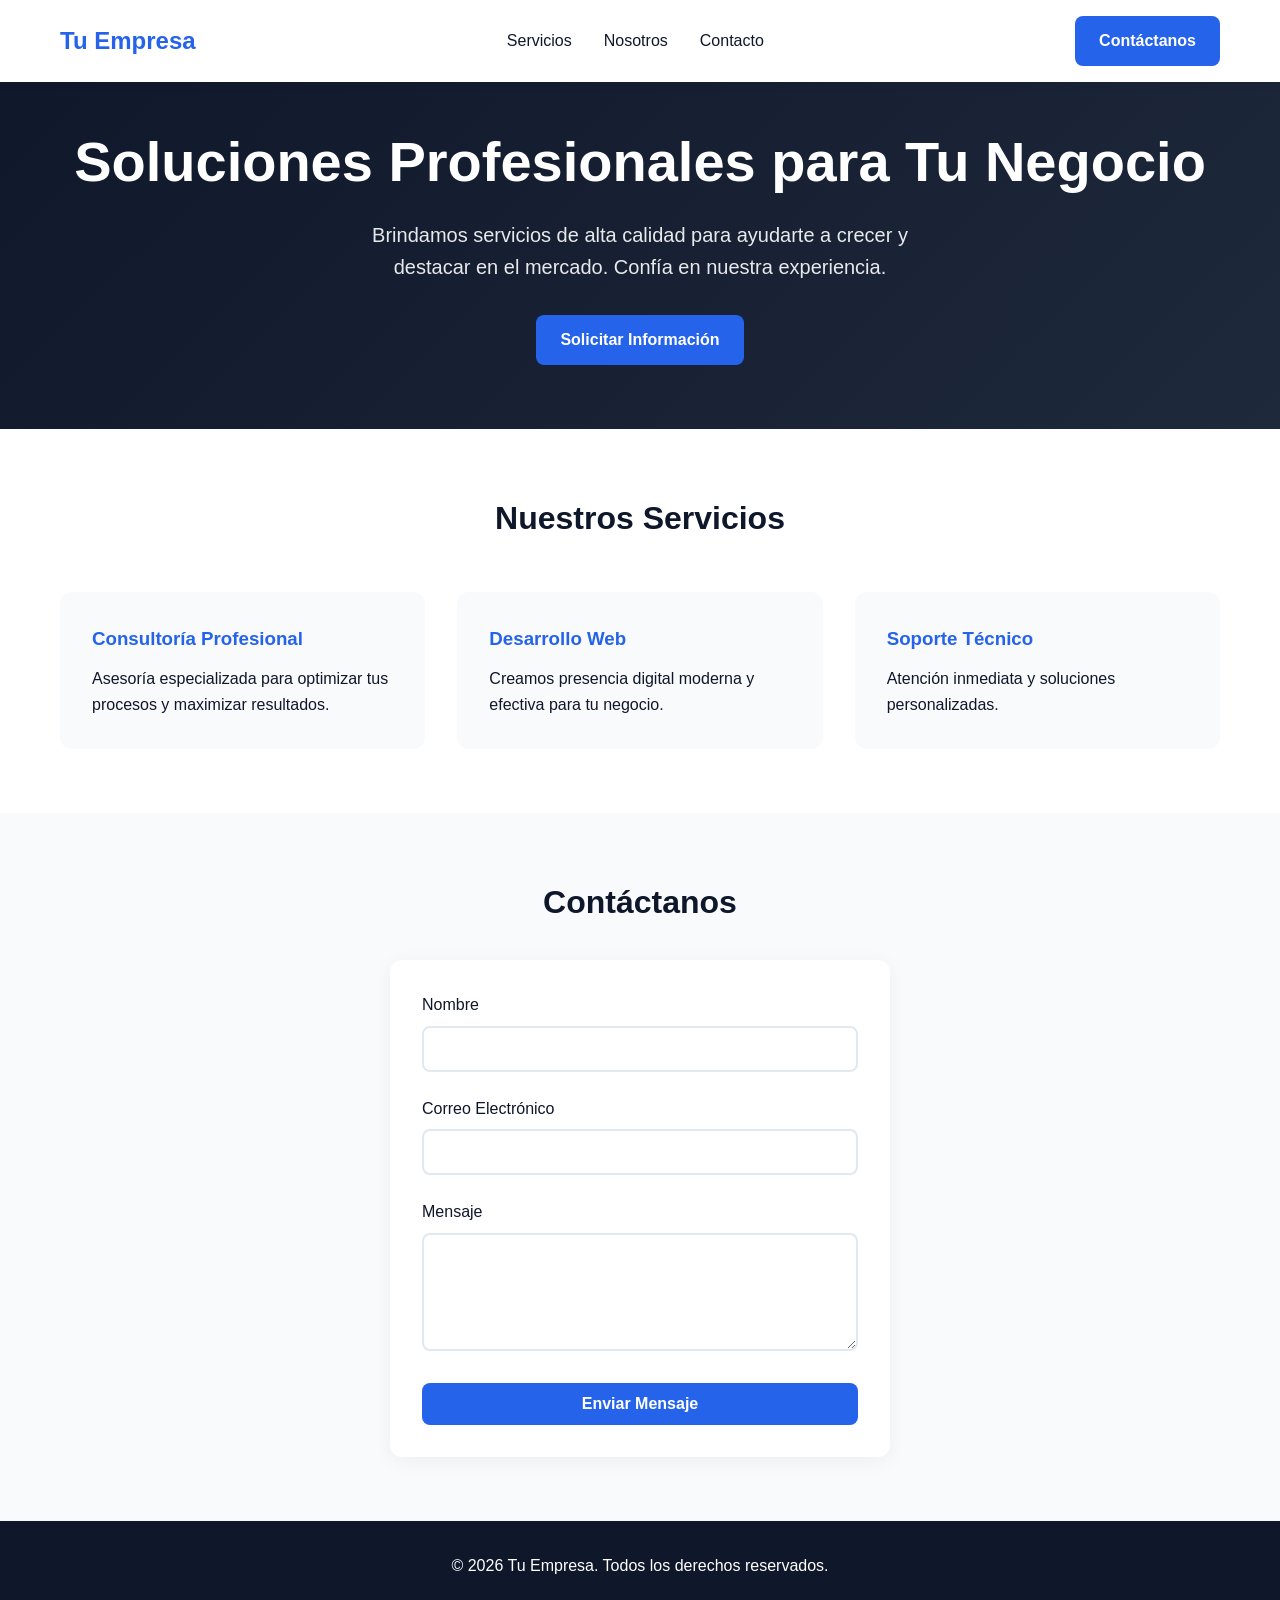
==== index.html @ 2b4bc139 "Initial landing page with modern design - Mobile-first responsive layout - Contact form with FormSpr" ====
<!DOCTYPE html>
<html lang="es">
<head>
    <meta charset="UTF-8">
    <meta name="viewport" content="width=device-width, initial-scale=1.0">
    <title>Tu Empresa - Soluciones Profesionales</title>
    <style>
        * {
            margin: 0;
            padding: 0;
            box-sizing: border-box;
        }
        
        :root {
            --primary: #2563eb;
            --primary-dark: #1d4ed8;
            --secondary: #0f172a;
            --accent: #f59e0b;
            --light: #f8fafc;
            --white: #ffffff;
            --gray: #64748b;
        }
        
        body {
            font-family: -apple-system, BlinkMacSystemFont, 'Segoe UI', Roboto, sans-serif;
            line-height: 1.6;
            color: var(--secondary);
            background: var(--light);
        }
        
        .container {
            max-width: 1200px;
            margin: 0 auto;
            padding: 0 20px;
        }
        
        header {
            background: var(--white);
            box-shadow: 0 2px 10px rgba(0,0,0,0.05);
            position: fixed;
            width: 100%;
            top: 0;
            z-index: 100;
        }
        
        nav {
            display: flex;
            justify-content: space-between;
            align-items: center;
            padding: 1rem 0;
        }
        
        .logo {
            font-size: 1.5rem;
            font-weight: 700;
            color: var(--primary);
        }
        
        .nav-links {
            display: flex;
            gap: 2rem;
            list-style: none;
        }
        
        .nav-links a {
            text-decoration: none;
            color: var(--secondary);
            font-weight: 500;
            transition: color 0.3s;
        }
        
        .nav-links a:hover {
            color: var(--primary);
        }
        
        .btn {
            background: var(--primary);
            color: var(--white);
            padding: 0.75rem 1.5rem;
            border-radius: 8px;
            text-decoration: none;
            font-weight: 600;
            display: inline-block;
            transition: all 0.3s;
            border: none;
            cursor: pointer;
            font-size: 1rem;
        }
        
        .btn:hover {
            background: var(--primary-dark);
            transform: translateY(-2px);
        }
        
        .hero {
            padding: 8rem 0 4rem;
            text-align: center;
            background: linear-gradient(135deg, var(--secondary) 0%, #1e293b 100%);
            color: var(--white);
        }
        
        .hero h1 {
            font-size: clamp(2rem, 5vw, 3.5rem);
            margin-bottom: 1.5rem;
            line-height: 1.2;
        }
        
        .hero p {
            font-size: 1.25rem;
            opacity: 0.9;
            margin-bottom: 2rem;
            max-width: 600px;
            margin-left: auto;
            margin-right: auto;
        }
        
        .features {
            padding: 4rem 0;
            background: var(--white);
        }
        
        .features h2 {
            text-align: center;
            font-size: 2rem;
            margin-bottom: 3rem;
        }
        
        .features-grid {
            display: grid;
            grid-template-columns: repeat(auto-fit, minmax(280px, 1fr));
            gap: 2rem;
        }
        
        .feature-card {
            padding: 2rem;
            border-radius: 12px;
            background: var(--light);
            transition: transform 0.3s, box-shadow 0.3s;
        }
        
        .feature-card:hover {
            transform: translateY(-5px);
            box-shadow: 0 10px 40px rgba(0,0,0,0.1);
        }
        
        .feature-card h3 {
            margin-bottom: 0.75rem;
            color: var(--primary);
        }
        
        .contact {
            padding: 4rem 0;
            background: var(--light);
        }
        
        .contact h2 {
            text-align: center;
            font-size: 2rem;
            margin-bottom: 2rem;
        }
        
        form {
            max-width: 500px;
            margin: 0 auto;
            background: var(--white);
            padding: 2rem;
            border-radius: 12px;
            box-shadow: 0 4px 20px rgba(0,0,0,0.05);
        }
        
        .form-group {
            margin-bottom: 1.5rem;
        }
        
        label {
            display: block;
            margin-bottom: 0.5rem;
            font-weight: 500;
        }
        
        input, textarea {
            width: 100%;
            padding: 0.75rem;
            border: 2px solid #e2e8f0;
            border-radius: 8px;
            font-size: 1rem;
            transition: border-color 0.3s;
        }
        
        input:focus, textarea:focus {
            outline: none;
            border-color: var(--primary);
        }
        
        footer {
            background: var(--secondary);
            color: var(--white);
            padding: 2rem 0;
            text-align: center;
        }
        
        @media (max-width: 768px) {
            .nav-links {
                display: none;
            }
        }
    </style>
</head>
<body>
    <header>
        <div class="container">
            <nav>
                <div class="logo">Tu Empresa</div>
                <ul class="nav-links">
                    <li><a href="#servicios">Servicios</a></li>
                    <li><a href="#nosotros">Nosotros</a></li>
                    <li><a href="#contacto">Contacto</a></li>
                </ul>
                <a href="#contacto" class="btn">Contáctanos</a>
            </nav>
        </div>
    </header>
    
    <section class="hero">
        <div class="container">
            <h1>Soluciones Profesionales para Tu Negocio</h1>
            <p>Brindamos servicios de alta calidad para ayudarte a crecer y destacar en el mercado. Confía en nuestra experiencia.</p>
            <a href="#contacto" class="btn">Solicitar Información</a>
        </div>
    </section>
    
    <section class="features" id="servicios">
        <div class="container">
            <h2>Nuestros Servicios</h2>
            <div class="features-grid">
                <div class="feature-card">
                    <h3>Consultoría Profesional</h3>
                    <p>Asesoría especializada para optimizar tus procesos y maximizar resultados.</p>
                </div>
                <div class="feature-card">
                    <h3>Desarrollo Web</h3>
                    <p>Creamos presencia digital moderna y efectiva para tu negocio.</p>
                </div>
                <div class="feature-card">
                    <h3>Soporte Técnico</h3>
                    <p>Atención inmediata y soluciones personalizadas.</p>
                </div>
            </div>
        </div>
    </section>
    
    <section class="contact" id="contacto">
        <div class="container">
            <h2>Contáctanos</h2>
            <form action="https://formspree.io/f/your-form-id" method="POST">
                <div class="form-group">
                    <label for="name">Nombre</label>
                    <input type="text" id="name" name="name" required>
                </div>
                <div class="form-group">
                    <label for="email">Correo Electrónico</label>
                    <input type="email" id="email" name="email" required>
                </div>
                <div class="form-group">
                    <label for="message">Mensaje</label>
                    <textarea id="message" name="message" rows="5" required></textarea>
                </div>
                <button type="submit" class="btn" style="width: 100%;">Enviar Mensaje</button>
            </form>
        </div>
    </section>
    
    <footer>
        <div class="container">
            <p>&copy; 2026 Tu Empresa. Todos los derechos reservados.</p>
        </div>
    </footer>
</body>
</html>
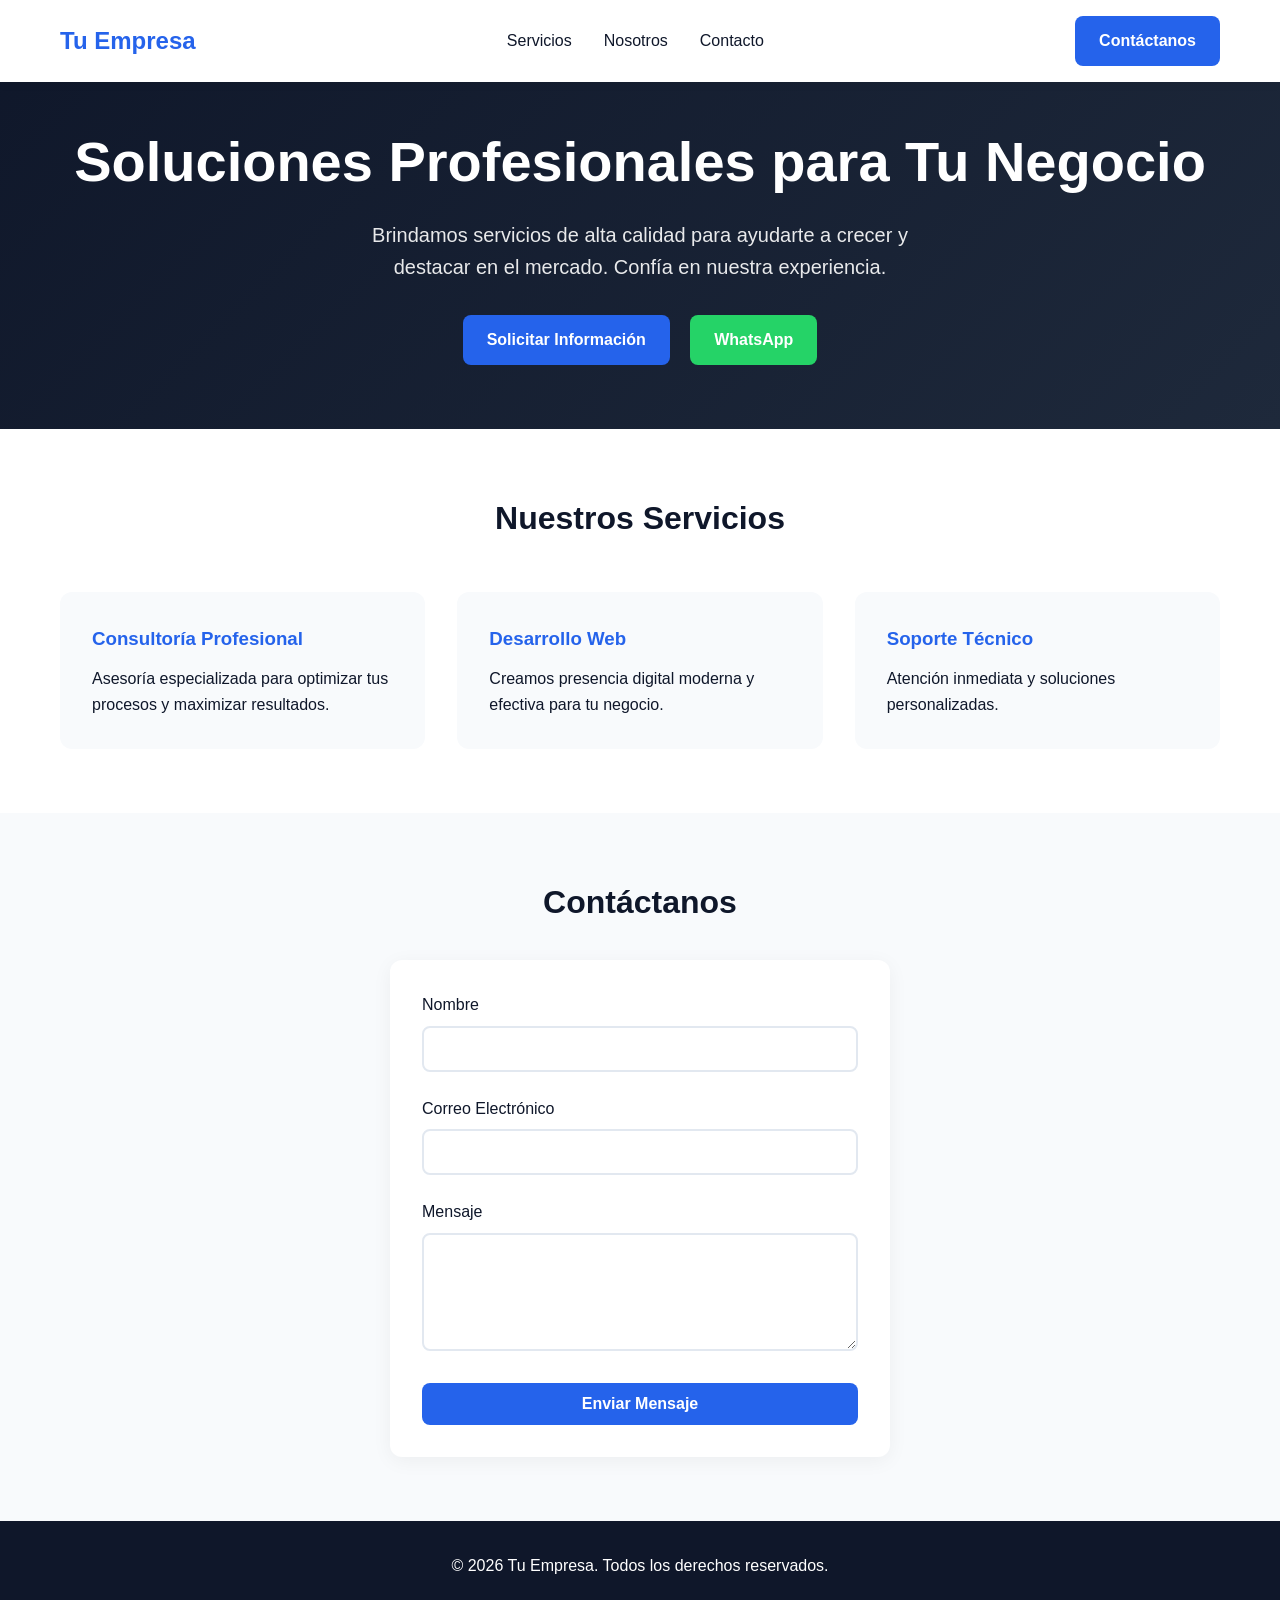
==== commit 99a6fc90: "Complete localStorage form with ticket system and WhatsApp" ====
--- a/index.html
+++ b/index.html
@@ -2,15 +2,14 @@
 <html lang="es">
 <head>
     <meta charset="UTF-8">
+    <meta name="description" content="Brindamos servicios de alta calidad para ayudarte a crecer y destacar en el mercado.">
     <meta name="viewport" content="width=device-width, initial-scale=1.0">
+    <meta property="og:title" content="Tu Empresa - Soluciones Profesionales">
+    <meta property="og:description" content="Brindamos servicios de alta calidad para ayudarte a crecer y destacar en el mercado.">
+    <meta property="og:type" content="website">
     <title>Tu Empresa - Soluciones Profesionales</title>
     <style>
-        * {
-            margin: 0;
-            padding: 0;
-            box-sizing: border-box;
-        }
-        
+        * { margin: 0; padding: 0; box-sizing: border-box; }
         :root {
             --primary: #2563eb;
             --primary-dark: #1d4ed8;
@@ -20,20 +19,13 @@
             --white: #ffffff;
             --gray: #64748b;
         }
-        
         body {
             font-family: -apple-system, BlinkMacSystemFont, 'Segoe UI', Roboto, sans-serif;
             line-height: 1.6;
             color: var(--secondary);
             background: var(--light);
         }
-        
-        .container {
-            max-width: 1200px;
-            margin: 0 auto;
-            padding: 0 20px;
-        }
-        
+        .container { max-width: 1200px; margin: 0 auto; padding: 0 20px; }
         header {
             background: var(--white);
             box-shadow: 0 2px 10px rgba(0,0,0,0.05);
@@ -42,37 +34,16 @@
             top: 0;
             z-index: 100;
         }
-        
         nav {
             display: flex;
             justify-content: space-between;
             align-items: center;
             padding: 1rem 0;
         }
-        
-        .logo {
-            font-size: 1.5rem;
-            font-weight: 700;
-            color: var(--primary);
-        }
-        
-        .nav-links {
-            display: flex;
-            gap: 2rem;
-            list-style: none;
-        }
-        
-        .nav-links a {
-            text-decoration: none;
-            color: var(--secondary);
-            font-weight: 500;
-            transition: color 0.3s;
-        }
-        
-        .nav-links a:hover {
-            color: var(--primary);
-        }
-        
+        .logo { font-size: 1.5rem; font-weight: 700; color: var(--primary); }
+        .nav-links { display: flex; gap: 2rem; list-style: none; }
+        .nav-links a { text-decoration: none; color: var(--secondary); font-weight: 500; transition: color 0.3s; }
+        .nav-links a:hover { color: var(--primary); }
         .btn {
             background: var(--primary);
             color: var(--white);
@@ -86,132 +57,50 @@
             cursor: pointer;
             font-size: 1rem;
         }
-        
-        .btn:hover {
-            background: var(--primary-dark);
-            transform: translateY(-2px);
-        }
-        
+        .btn:hover { background: var(--primary-dark); transform: translateY(-2px); }
+        .btn-whatsapp { background: #25d367; }
+        .btn-whatsapp:hover { background: #128c7e; }
         .hero {
             padding: 8rem 0 4rem;
             text-align: center;
             background: linear-gradient(135deg, var(--secondary) 0%, #1e293b 100%);
             color: var(--white);
         }
-        
-        .hero h1 {
-            font-size: clamp(2rem, 5vw, 3.5rem);
-            margin-bottom: 1.5rem;
-            line-height: 1.2;
-        }
-        
-        .hero p {
-            font-size: 1.25rem;
-            opacity: 0.9;
-            margin-bottom: 2rem;
-            max-width: 600px;
-            margin-left: auto;
-            margin-right: auto;
-        }
-        
-        .features {
-            padding: 4rem 0;
-            background: var(--white);
-        }
-        
-        .features h2 {
-            text-align: center;
-            font-size: 2rem;
-            margin-bottom: 3rem;
-        }
-        
-        .features-grid {
-            display: grid;
-            grid-template-columns: repeat(auto-fit, minmax(280px, 1fr));
-            gap: 2rem;
-        }
-        
+        .hero h1 { font-size: clamp(2rem, 5vw, 3.5rem); margin-bottom: 1.5rem; line-height: 1.2; }
+        .hero p { font-size: 1.25rem; opacity: 0.9; margin-bottom: 2rem; max-width: 600px; margin-left: auto; margin-right: auto; }
+        .features { padding: 4rem 0; background: var(--white); }
+        .features h2 { text-align: center; font-size: 2rem; margin-bottom: 3rem; }
+        .features-grid { display: grid; grid-template-columns: repeat(auto-fit, minmax(280px, 1fr)); gap: 2rem; }
         .feature-card {
             padding: 2rem;
             border-radius: 12px;
             background: var(--light);
             transition: transform 0.3s, box-shadow 0.3s;
         }
-        
-        .feature-card:hover {
-            transform: translateY(-5px);
-            box-shadow: 0 10px 40px rgba(0,0,0,0.1);
-        }
-        
-        .feature-card h3 {
-            margin-bottom: 0.75rem;
-            color: var(--primary);
-        }
-        
-        .contact {
-            padding: 4rem 0;
-            background: var(--light);
-        }
-        
-        .contact h2 {
-            text-align: center;
-            font-size: 2rem;
-            margin-bottom: 2rem;
-        }
-        
-        form {
-            max-width: 500px;
-            margin: 0 auto;
-            background: var(--white);
-            padding: 2rem;
-            border-radius: 12px;
-            box-shadow: 0 4px 20px rgba(0,0,0,0.05);
-        }
-        
-        .form-group {
-            margin-bottom: 1.5rem;
-        }
-        
-        label {
-            display: block;
-            margin-bottom: 0.5rem;
-            font-weight: 500;
-        }
-        
-        input, textarea {
-            width: 100%;
-            padding: 0.75rem;
-            border: 2px solid #e2e8f0;
-            border-radius: 8px;
-            font-size: 1rem;
-            transition: border-color 0.3s;
-        }
-        
-        input:focus, textarea:focus {
-            outline: none;
-            border-color: var(--primary);
-        }
-        
-        footer {
-            background: var(--secondary);
-            color: var(--white);
-            padding: 2rem 0;
-            text-align: center;
-        }
-        
-        @media (max-width: 768px) {
-            .nav-links {
-                display: none;
-            }
-        }
+        .feature-card:hover { transform: translateY(-5px); box-shadow: 0 10px 40px rgba(0,0,0,0.1); }
+        .feature-card h3 { margin-bottom: 0.75rem; color: var(--primary); }
+        .contact { padding: 4rem 0; background: var(--light); }
+        .contact h2 { text-align: center; font-size: 2rem; margin-bottom: 2rem; }
+        form { max-width: 500px; margin: 0 auto; background: var(--white); padding: 2rem; border-radius: 12px; box-shadow: 0 4px 20px rgba(0,0,0,0.05); }
+        .form-group { margin-bottom: 1.5rem; }
+        label { display: block; margin-bottom: 0.5rem; font-weight: 500; }
+        input, textarea { width: 100%; padding: 0.75rem; border: 2px solid #e2e8f0; border-radius: 8px; font-size: 1rem; transition: border-color 0.3s; }
+        input:focus, textarea:focus { outline: none; border-color: var(--primary); }
+        .success-message { display: none; text-align: center; padding: 2rem; background: #dcfce7; border-radius: 12px; color: #166534; margin-top: 1rem; }
+        .ticket-info { background: var(--primary); color: var(--white); padding: 1.5rem; border-radius: 12px; margin-top: 1rem; text-align: center; }
+        .ticket-number { font-size: 2rem; font-weight: 700; letter-spacing: 2px; }
+        footer { background: var(--secondary); color: var(--white); padding: 2rem 0; text-align: center; }
+        @media (max-width: 768px) { .nav-links { display: none; } }
+        @keyframes fadeIn { from { opacity: 0; transform: translateY(20px); } to { opacity: 1; transform: translateY(0); } }
+        .animate { animation: fadeIn 0.6s ease-out forwards; }
     </style>
 </head>
 <body>
     <header>
         <div class="container">
-            <nav>
+            <nav aria-label="Navegación principal">
                 <div class="logo">Tu Empresa</div>
-                <ul class="nav-links">
+                <ul class="nav-links" role="navigation" aria-label="Menú principal">
                     <li><a href="#servicios">Servicios</a></li>
                     <li><a href="#nosotros">Nosotros</a></li>
                     <li><a href="#contacto">Contacto</a></li>
@@ -226,9 +115,10 @@
             <h1>Soluciones Profesionales para Tu Negocio</h1>
             <p>Brindamos servicios de alta calidad para ayudarte a crecer y destacar en el mercado. Confía en nuestra experiencia.</p>
             <a href="#contacto" class="btn">Solicitar Información</a>
+            <a href="https://wa.me/521234567890" class="btn btn-whatsapp" target="_blank" style="margin-left: 1rem;">WhatsApp</a>
         </div>
     </section>
-    
+
     <section class="features" id="servicios">
         <div class="container">
             <h2>Nuestros Servicios</h2>
@@ -248,18 +138,18 @@
             </div>
         </div>
     </section>
-    
+
     <section class="contact" id="contacto">
         <div class="container">
             <h2>Contáctanos</h2>
-            <form action="https://formspree.io/f/your-form-id" method="POST">
+            <form id="contact-form">
                 <div class="form-group">
                     <label for="name">Nombre</label>
-                    <input type="text" id="name" name="name" required>
+                    <input type="text" id="name" name="name" required aria-required="true">
                 </div>
                 <div class="form-group">
                     <label for="email">Correo Electrónico</label>
-                    <input type="email" id="email" name="email" required>
+                    <input type="email" id="email" name="email" required aria-required="true">
                 </div>
                 <div class="form-group">
                     <label for="message">Mensaje</label>
@@ -267,13 +157,92 @@
                 </div>
                 <button type="submit" class="btn" style="width: 100%;">Enviar Mensaje</button>
             </form>
+            <div id="success-message" class="success-message">
+                <h3>¡Mensaje enviado correctamente!</h3>
+                <p>Tu ticket de seguimiento ha sido generado.</p>
+            </div>
+            <div id="ticket-info" class="ticket-info" style="display: none;">
+                <p>Tu número de ticket:</p>
+                <div id="ticket-number" class="ticket-number"></div>
+                <p style="margin-top: 0.5rem; opacity: 0.9;">Guarda este número para dar seguimiento a tu solicitud.</p>
+            </div>
         </div>
     </section>
+
+    <footer>
+        <div class="container">
+            <p>© 2026 Tu Empresa. Todos los derechos reservados.</p>
+        </div>
+    </footer>
     
-    <footer>
-        <div class="container">
-            <p>&copy; 2026 Tu Empresa. Todos los derechos reservados.</p>
-        </div>
-    </footer>
+    <script>
+    (function() {
+        const form = document.getElementById('contact-form');
+        const formDataFields = ['name', 'email', 'message'];
+        const successMsg = document.getElementById('success-message');
+        const ticketInfo = document.getElementById('ticket-info');
+        const ticketNumber = document.getElementById('ticket-number');
+        
+        function generateTicketId() {
+            const timestamp = Date.now().toString(36).toUpperCase();
+            const random = Math.random().toString(36).substring(2, 6).toUpperCase();
+            return 'TK-' + timestamp + '-' + random;
+        }
+        
+        function saveToStorage() {
+            formDataFields.forEach(field => {
+                const el = document.getElementById(field);
+                if (el) localStorage.setItem('contact_' + field, el.value);
+            });
+        }
+        
+        function loadFromStorage() {
+            formDataFields.forEach(field => {
+                const el = document.getElementById(field);
+                if (el) {
+                    const saved = localStorage.getItem('contact_' + field);
+                    if (saved) el.value = saved;
+                }
+            });
+        }
+        
+        function clearForm() {
+            formDataFields.forEach(field => localStorage.removeItem('contact_' + field));
+            form.reset();
+        }
+        
+        function saveOrder() {
+            const order = {
+                id: generateTicketId(),
+                name: document.getElementById('name').value,
+                email: document.getElementById('email').value,
+                message: document.getElementById('message').value,
+                date: new Date().toISOString(),
+                status: 'pending'
+            };
+            const orders = JSON.parse(localStorage.getItem('orders') || '[]');
+            orders.push(order);
+            localStorage.setItem('orders', JSON.stringify(orders));
+            return order.id;
+        }
+        
+        loadFromStorage();
+        
+        formDataFields.forEach(field => {
+            const el = document.getElementById(field);
+            if (el) el.addEventListener('input', saveToStorage);
+        });
+        
+        form.addEventListener('submit', function(e) {
+            e.preventDefault();
+            const ticketId = saveOrder();
+            clearForm();
+            successMsg.style.display = 'block';
+            ticketInfo.style.display = 'block';
+            ticketNumber.textContent = ticketId;
+            form.style.display = 'none';
+        });
+    })();
+    </script>
 </body>
 </html>
